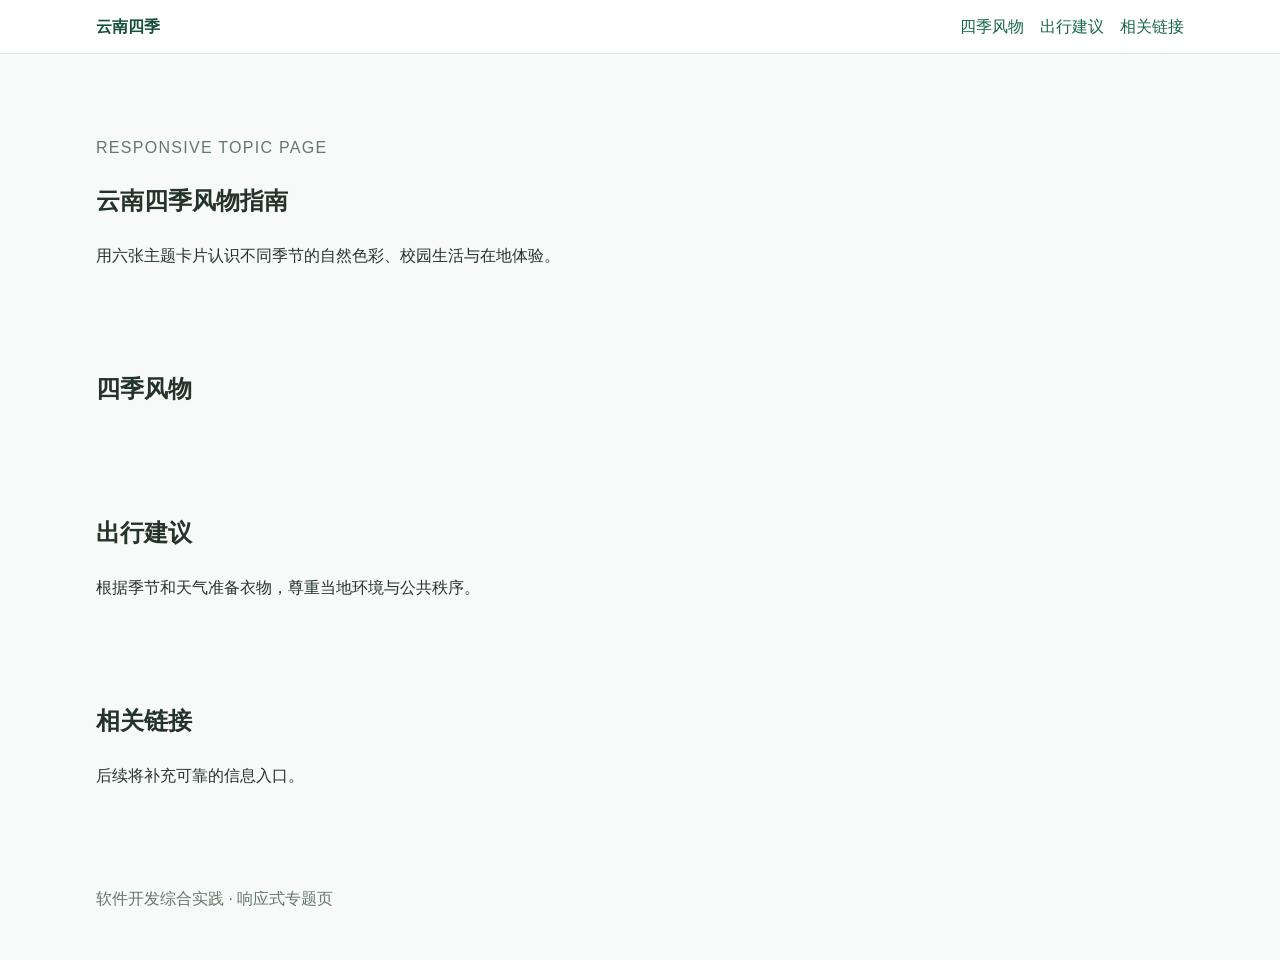
==== topic-page/index.html @ cbd6a76f "创建响应式专题页结构" ====
<!DOCTYPE html>
<html lang="zh-CN">
<head>
  <meta charset="UTF-8">
  <meta name="viewport" content="width=device-width, initial-scale=1.0">
  <title>云南四季风物指南</title>
  <link rel="stylesheet" href="css/topic.css">
</head>
<body>
  <header class="site-header">
    <div class="nav-wrap">
      <a class="brand" href="#top">云南四季</a>
      <nav class="main-nav" aria-label="主要导航">
        <a href="#seasons">四季风物</a>
        <a href="#plan">出行建议</a>
        <a href="#links">相关链接</a>
      </nav>
    </div>
  </header>

  <main id="top">
    <section class="hero" aria-labelledby="page-title">
      <p class="eyebrow">RESPONSIVE TOPIC PAGE</p>
      <h1 id="page-title">云南四季风物指南</h1>
      <p>用六张主题卡片认识不同季节的自然色彩、校园生活与在地体验。</p>
    </section>

    <section id="seasons" class="content-section">
      <h2>四季风物</h2>
      <div class="card-grid">
        <!-- 下一阶段加入六张卡片 -->
      </div>
    </section>

    <section id="plan" class="content-section">
      <h2>出行建议</h2>
      <p>根据季节和天气准备衣物，尊重当地环境与公共秩序。</p>
    </section>

    <section id="links" class="content-section">
      <h2>相关链接</h2>
      <p>后续将补充可靠的信息入口。</p>
    </section>
  </main>

  <footer class="site-footer">
    <p>软件开发综合实践 · 响应式专题页</p>
  </footer>
</body>
</html>
---- topic-page/css/topic.css ----
* {
  box-sizing: border-box;
}

html {
  scroll-behavior: smooth;
}

body {
  margin: 0;
  color: #24332c;
  background: #f7faf8;
  font-family: "Microsoft YaHei", sans-serif;
  line-height: 1.7;
}

a {
  color: #176844;
}

.site-header {
  position: sticky;
  top: 0;
  z-index: 10;
  background: #ffffff;
  border-bottom: 1px solid #dce7e0;
}

.nav-wrap {
  display: flex;
  width: min(100% - 2rem, 68rem);
  margin: 0 auto;
  padding: 0.8rem 0;
  align-items: center;
  justify-content: space-between;
  flex-wrap: wrap;
  gap: 0.6rem 1rem;
}

.brand {
  color: #164f38;
  font-weight: 700;
  text-decoration: none;
}

.main-nav {
  display: flex;
  flex-wrap: wrap;
  gap: 0.5rem 1rem;
}

.main-nav a {
  text-decoration: none;
}

main,
.site-footer {
  width: min(100% - 2rem, 68rem);
  margin: 0 auto;
}

.hero {
  padding: 4rem 0 2rem;
}

.eyebrow {
  color: #63786d;
  letter-spacing: 0.08em;
}

.content-section {
  padding: 2rem 0;
}

.site-footer {
  padding: 2rem 0;
  color: #63786d;
}
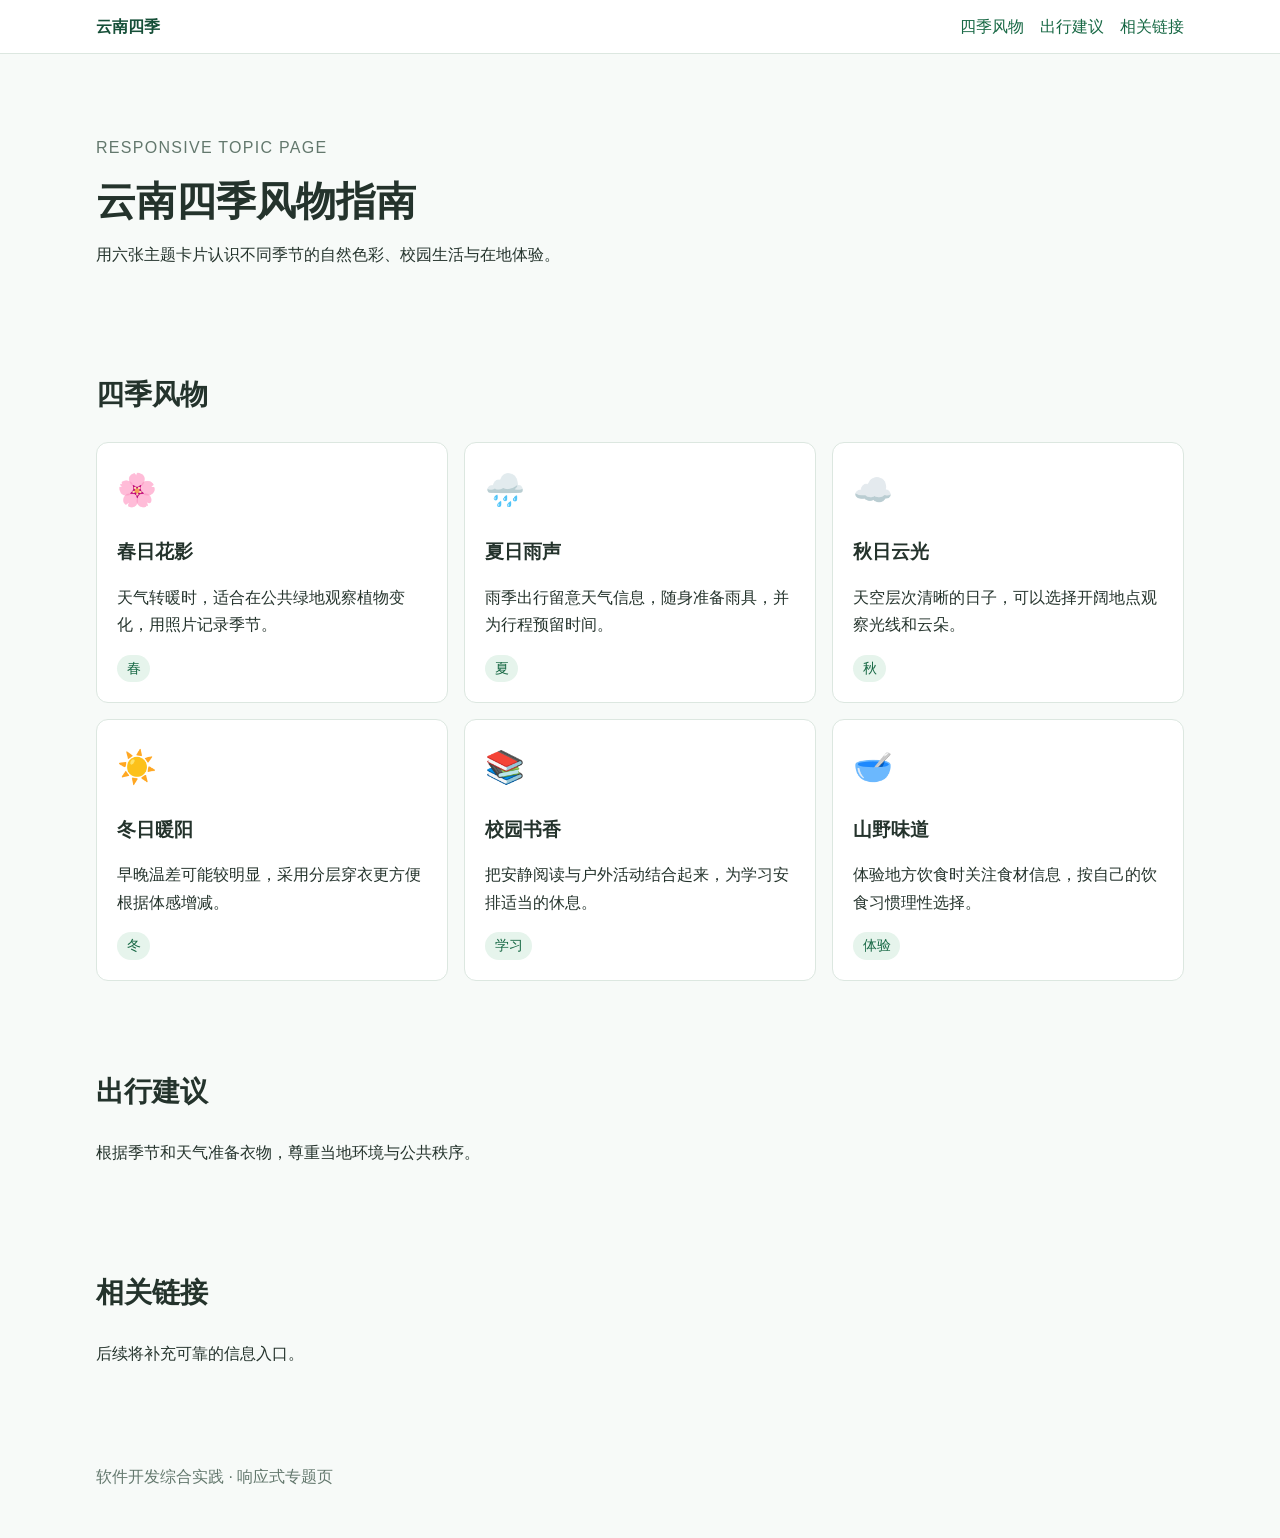
==== commit 588663f1: "添加专题卡片网格与媒体查询" ====
--- a/topic-page/index.html
+++ b/topic-page/index.html
@@ -28,7 +28,42 @@
     <section id="seasons" class="content-section">
       <h2>四季风物</h2>
       <div class="card-grid">
-        <!-- 下一阶段加入六张卡片 -->
+        <article class="feature-card">
+          <span class="card-icon" aria-hidden="true">🌸</span>
+          <h3>春日花影</h3>
+          <p>天气转暖时，适合在公共绿地观察植物变化，用照片记录季节。</p>
+          <span class="tag">春</span>
+        </article>
+        <article class="feature-card">
+          <span class="card-icon" aria-hidden="true">🌧️</span>
+          <h3>夏日雨声</h3>
+          <p>雨季出行留意天气信息，随身准备雨具，并为行程预留时间。</p>
+          <span class="tag">夏</span>
+        </article>
+        <article class="feature-card">
+          <span class="card-icon" aria-hidden="true">☁️</span>
+          <h3>秋日云光</h3>
+          <p>天空层次清晰的日子，可以选择开阔地点观察光线和云朵。</p>
+          <span class="tag">秋</span>
+        </article>
+        <article class="feature-card">
+          <span class="card-icon" aria-hidden="true">☀️</span>
+          <h3>冬日暖阳</h3>
+          <p>早晚温差可能较明显，采用分层穿衣更方便根据体感增减。</p>
+          <span class="tag">冬</span>
+        </article>
+        <article class="feature-card">
+          <span class="card-icon" aria-hidden="true">📚</span>
+          <h3>校园书香</h3>
+          <p>把安静阅读与户外活动结合起来，为学习安排适当的休息。</p>
+          <span class="tag">学习</span>
+        </article>
+        <article class="feature-card">
+          <span class="card-icon" aria-hidden="true">🥣</span>
+          <h3>山野味道</h3>
+          <p>体验地方饮食时关注食材信息，按自己的饮食习惯理性选择。</p>
+          <span class="tag">体验</span>
+        </article>
       </div>
     </section>
 
--- a/topic-page/css/topic.css
+++ b/topic-page/css/topic.css
@@ -63,6 +63,16 @@
   padding: 4rem 0 2rem;
 }
 
+h1 {
+  margin: 0.4rem 0;
+  font-size: 40px;
+  line-height: 1.2;
+}
+
+h2 {
+  font-size: 28px;
+}
+
 .eyebrow {
   color: #63786d;
   letter-spacing: 0.08em;
@@ -72,7 +82,52 @@
   padding: 2rem 0;
 }
 
+.card-grid {
+  display: grid;
+  grid-template-columns: 1fr;
+  gap: 1rem;
+}
+
+.feature-card {
+  display: flex;
+  padding: 1.25rem;
+  flex-direction: column;
+  border: 1px solid #dce7e0;
+  border-radius: 0.75rem;
+  background: #ffffff;
+}
+
+.feature-card h3 {
+  margin-bottom: 0;
+}
+
+.card-icon {
+  font-size: 32px;
+}
+
+.tag {
+  align-self: flex-start;
+  margin-top: auto;
+  padding: 0.15rem 0.6rem;
+  color: #176844;
+  background: #e6f4ec;
+  border-radius: 2rem;
+  font-size: 0.85rem;
+}
+
 .site-footer {
   padding: 2rem 0;
   color: #63786d;
 }
+
+@media (min-width: 768px) {
+  .card-grid {
+    grid-template-columns: repeat(2, 1fr);
+  }
+}
+
+@media (min-width: 992px) {
+  .card-grid {
+    grid-template-columns: repeat(3, 1fr);
+  }
+}
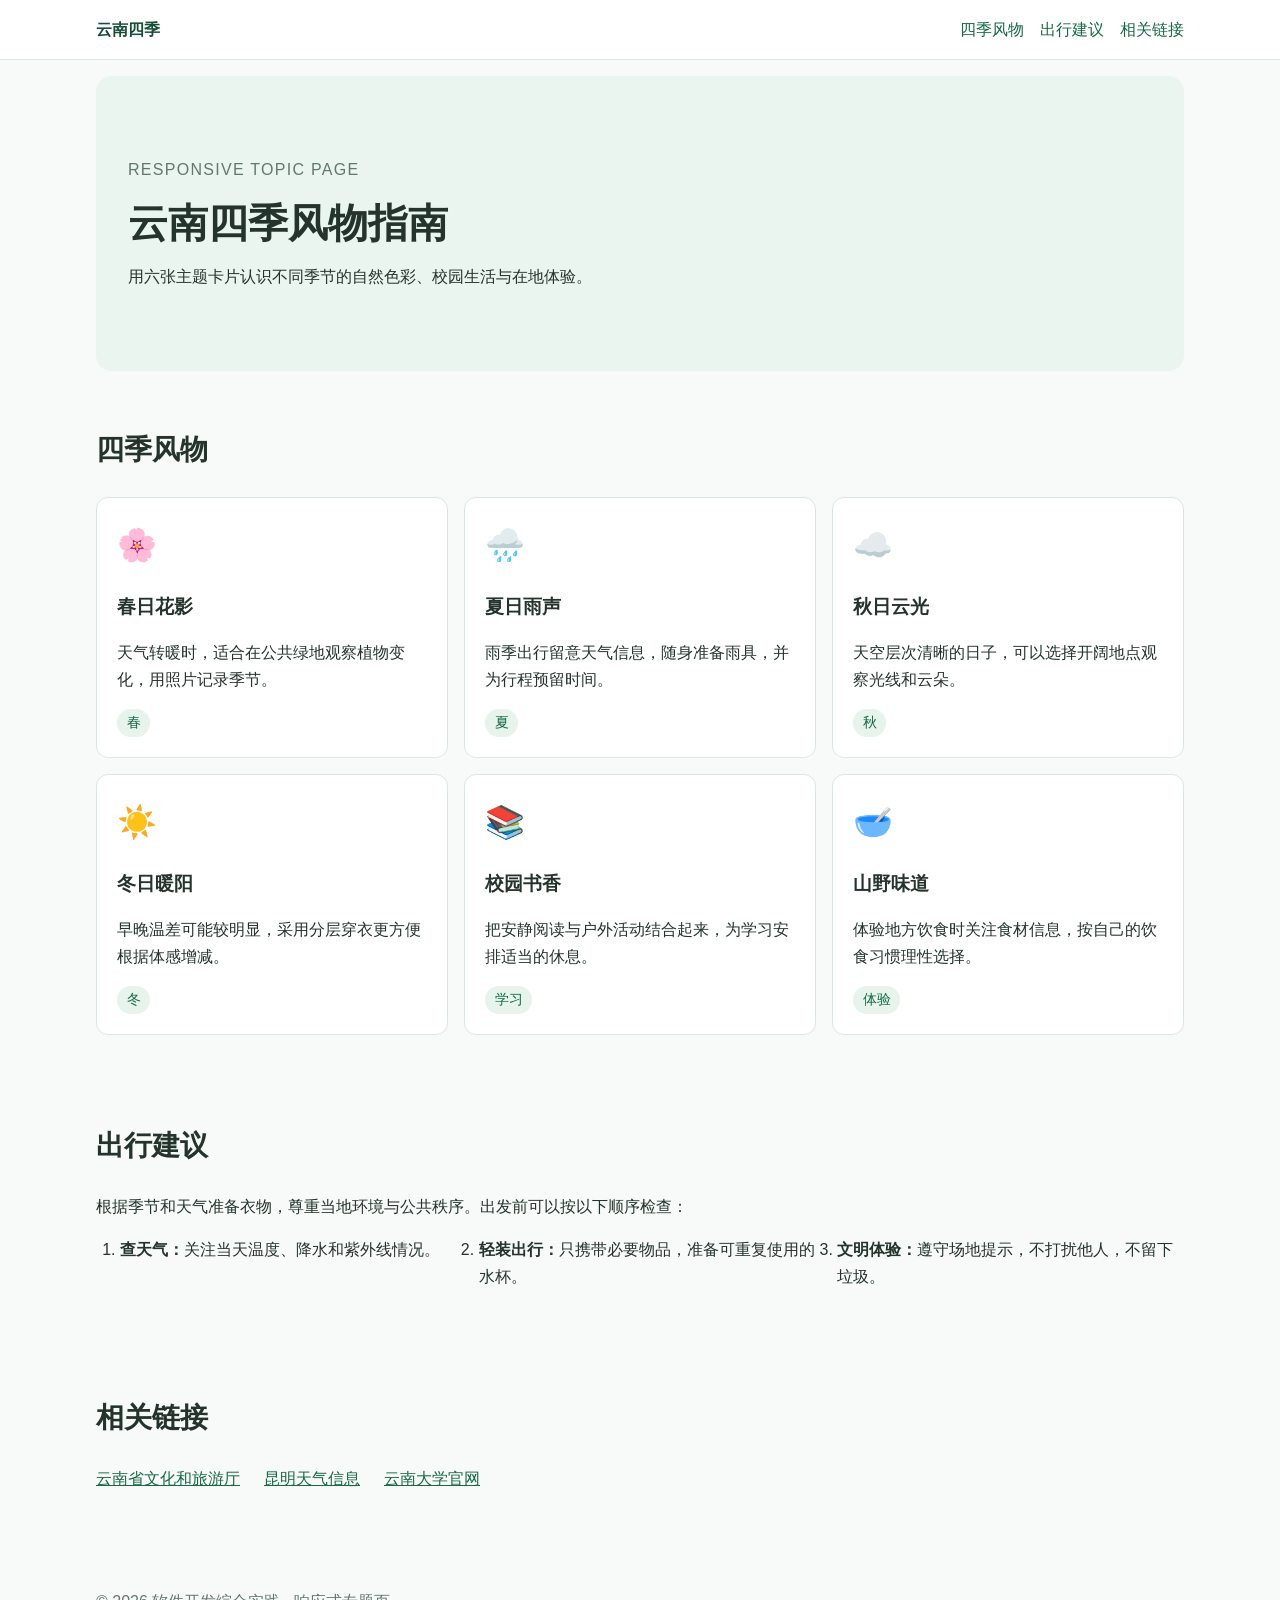
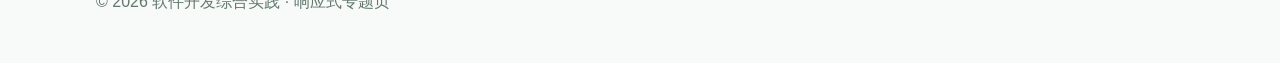
==== commit fa24bd8a: "完善专题页内容与多端样式" ====
--- a/topic-page/index.html
+++ b/topic-page/index.html
@@ -69,17 +69,26 @@
 
     <section id="plan" class="content-section">
       <h2>出行建议</h2>
-      <p>根据季节和天气准备衣物，尊重当地环境与公共秩序。</p>
+      <p>根据季节和天气准备衣物，尊重当地环境与公共秩序。出发前可以按以下顺序检查：</p>
+      <ol class="tip-list">
+        <li><strong>查天气：</strong>关注当天温度、降水和紫外线情况。</li>
+        <li><strong>轻装出行：</strong>只携带必要物品，准备可重复使用的水杯。</li>
+        <li><strong>文明体验：</strong>遵守场地提示，不打扰他人，不留下垃圾。</li>
+      </ol>
     </section>
 
     <section id="links" class="content-section">
       <h2>相关链接</h2>
-      <p>后续将补充可靠的信息入口。</p>
+      <ul class="link-list">
+        <li><a href="https://dct.yn.gov.cn/" target="_blank" rel="noopener noreferrer">云南省文化和旅游厅</a></li>
+        <li><a href="https://www.weather.com.cn/weather/101290101.shtml" target="_blank" rel="noopener noreferrer">昆明天气信息</a></li>
+        <li><a href="https://www.ynu.edu.cn/" target="_blank" rel="noopener noreferrer">云南大学官网</a></li>
+      </ul>
     </section>
   </main>
 
   <footer class="site-footer">
-    <p>软件开发综合实践 · 响应式专题页</p>
+    <p>&copy; 2026 软件开发综合实践 · 响应式专题页</p>
   </footer>
 </body>
 </html>
--- a/topic-page/css/topic.css
+++ b/topic-page/css/topic.css
@@ -16,6 +16,11 @@
 
 a {
   color: #176844;
+}
+
+a:focus-visible {
+  outline: 3px solid #e0a928;
+  outline-offset: 3px;
 }
 
 .site-header {
@@ -50,6 +55,7 @@
 }
 
 .main-nav a {
+  padding: 0.2rem 0;
   text-decoration: none;
 }
 
@@ -60,7 +66,10 @@
 }
 
 .hero {
-  padding: 4rem 0 2rem;
+  margin-top: 1rem;
+  padding: 3rem 1.25rem;
+  background: #e9f5ee;
+  border-radius: 1rem;
 }
 
 h1 {
@@ -80,6 +89,20 @@
 
 .content-section {
   padding: 2rem 0;
+}
+
+.tip-list {
+  display: grid;
+  gap: 0.75rem;
+  padding-left: 1.5rem;
+}
+
+.link-list {
+  display: flex;
+  padding: 0;
+  flex-wrap: wrap;
+  gap: 0.75rem 1.5rem;
+  list-style: none;
 }
 
 .card-grid {
@@ -121,8 +144,16 @@
 }
 
 @media (min-width: 768px) {
+  .hero {
+    padding: 4rem 2rem;
+  }
+
   .card-grid {
     grid-template-columns: repeat(2, 1fr);
+  }
+
+  .tip-list {
+    grid-template-columns: repeat(3, 1fr);
   }
 }
 
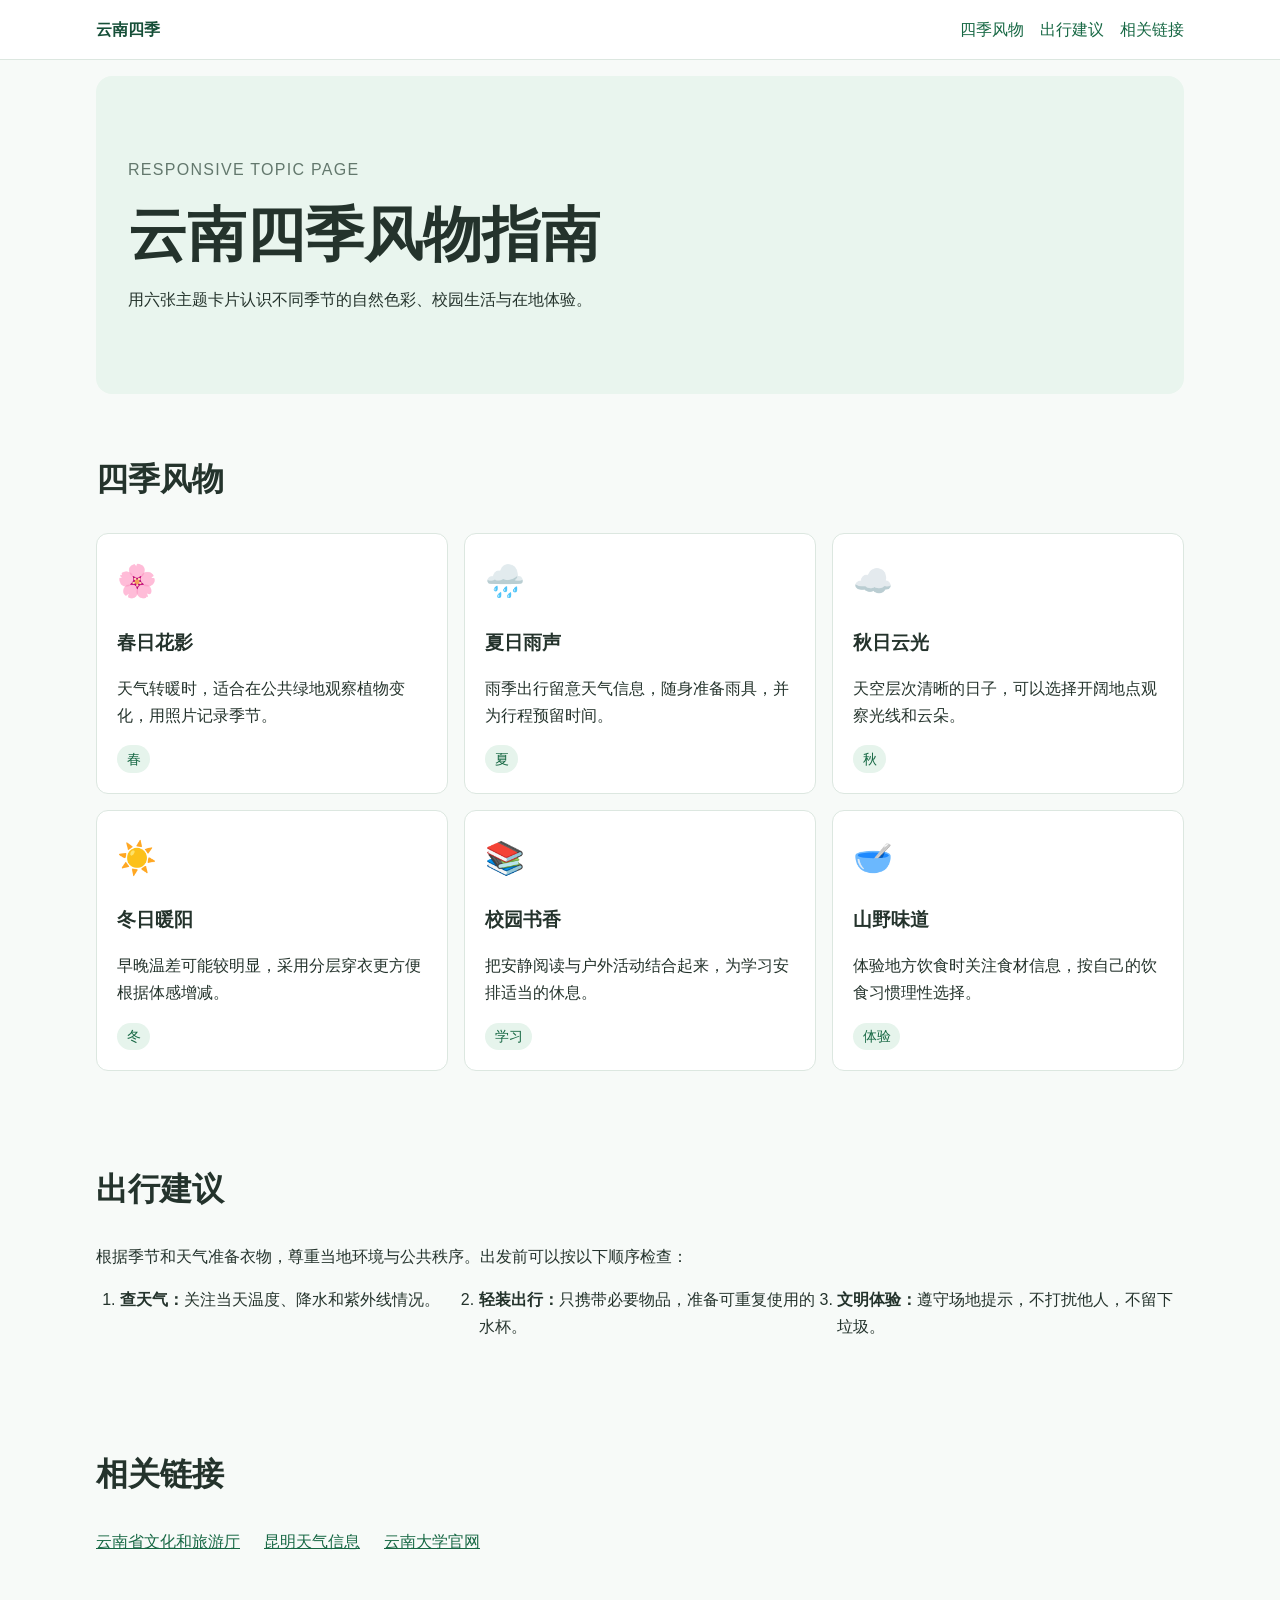
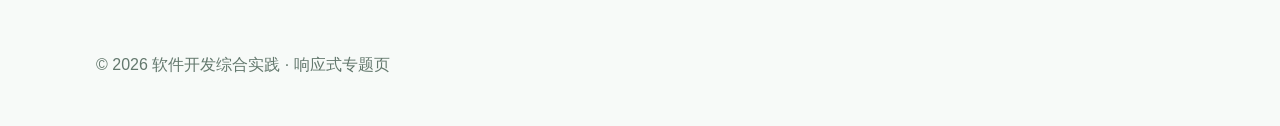
==== commit 5da79d6a: "修复页面图标资源请求" ====
--- a/topic-page/index.html
+++ b/topic-page/index.html
@@ -4,6 +4,7 @@
   <meta charset="UTF-8">
   <meta name="viewport" content="width=device-width, initial-scale=1.0">
   <title>云南四季风物指南</title>
+  <link rel="icon" href="../favicon.svg" type="image/svg+xml">
   <link rel="stylesheet" href="css/topic.css">
 </head>
 <body>
--- a/topic-page/css/topic.css
+++ b/topic-page/css/topic.css
@@ -74,12 +74,12 @@
 
 h1 {
   margin: 0.4rem 0;
-  font-size: 40px;
+  font-size: clamp(2rem, 1.3rem + 3vw, 4rem);
   line-height: 1.2;
 }
 
 h2 {
-  font-size: 28px;
+  font-size: clamp(1.5rem, 1.2rem + 1vw, 2rem);
 }
 
 .eyebrow {
@@ -162,3 +162,90 @@
     grid-template-columns: repeat(3, 1fr);
   }
 }
+
+@media (prefers-color-scheme: dark) {
+  html {
+    color-scheme: dark;
+  }
+
+  body {
+    color: #e4eee8;
+    background: #132019;
+  }
+
+  a,
+  .tag {
+    color: #85d6ad;
+  }
+
+  .site-header {
+    background: #182920;
+    border-color: #395244;
+  }
+
+  .brand {
+    color: #b6e6ca;
+  }
+
+  .hero {
+    background: #203a2c;
+  }
+
+  .eyebrow,
+  .site-footer {
+    color: #aec1b6;
+  }
+
+  .feature-card {
+    background: #1b2d23;
+    border-color: #395244;
+  }
+
+  .tag {
+    background: #294c39;
+  }
+}
+
+@media print {
+  @page {
+    margin: 1.5cm;
+  }
+
+  .site-header,
+  .site-footer {
+    display: none;
+  }
+
+  body {
+    color: #000000;
+    background: #ffffff;
+  }
+
+  main {
+    width: 100%;
+  }
+
+  .hero {
+    margin: 0;
+    padding: 0 0 1rem;
+    background: none;
+  }
+
+  .card-grid,
+  .tip-list {
+    grid-template-columns: 1fr;
+  }
+
+  .feature-card {
+    break-inside: avoid;
+    color: #000000;
+    background: #ffffff;
+    border-color: #999999;
+  }
+
+  .tag {
+    color: #000000;
+    background: none;
+    border: 1px solid #999999;
+  }
+}
